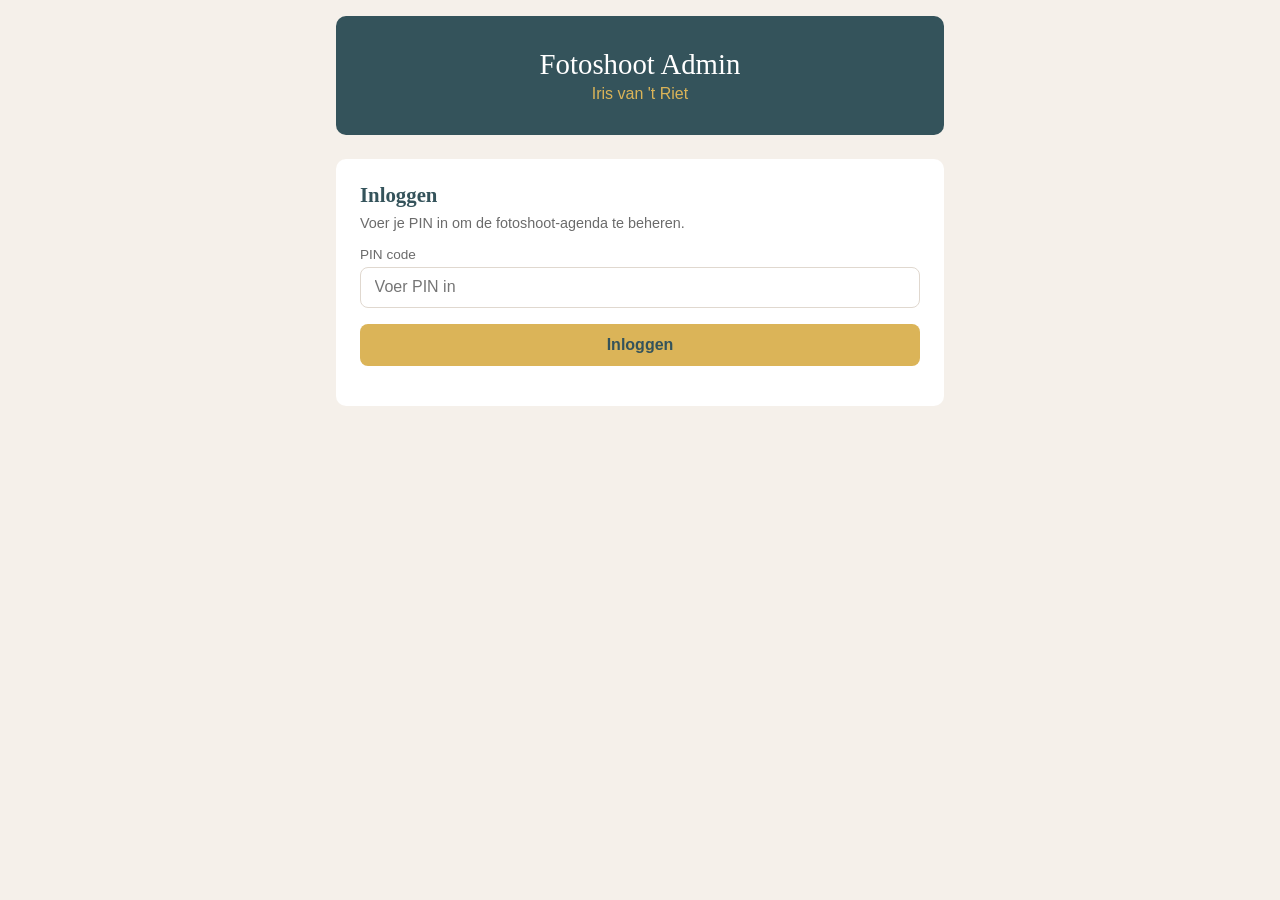
==== fotoshoot-admin.html @ 651d8e8a "Aparte fotoshoot-admin pagina met PIN login - Nieuw: fotoshoot-admin.html met eigen PIN-beveiliging " ====
<!DOCTYPE html>
<html lang="nl">
<head>
    <meta charset="UTF-8">
    <meta name="viewport" content="width=device-width, initial-scale=1.0">
    <title>Fotoshoot Admin — Iris van 't Riet</title>
    <link rel="stylesheet" href="fotoshoot.css">
</head>
<body>

    <!-- PIN LOGIN -->
    <div id="login-screen" class="page">
        <header>
            <h1>Fotoshoot Admin</h1>
            <p class="subtitle">Iris van 't Riet</p>
        </header>
        <div class="step">
            <h2>Inloggen</h2>
            <p class="step-info">Voer je PIN in om de fotoshoot-agenda te beheren.</p>
            <form id="pin-form">
                <label>PIN code
                    <input type="password" id="pin-input" inputmode="numeric" pattern="[0-9]*" maxlength="8" placeholder="Voer PIN in" autocomplete="off">
                </label>
                <p id="pin-error" class="error-text hidden">Onjuiste PIN code</p>
                <button type="submit" class="btn-primary">Inloggen</button>
            </form>
        </div>
    </div>

    <!-- ADMIN DASHBOARD -->
    <div id="admin-dashboard" class="page hidden">
        <header>
            <h1>Fotoshoot Admin</h1>
            <p class="subtitle">Iris van 't Riet</p>
        </header>

        <!-- Publieke link -->
        <div class="step">
            <div class="admin-link-box">
                <strong>Publieke boekingslink:</strong>
                <a id="fotoshoot-public-link" href="fotoshoot.html" target="_blank">fotoshoot.html</a>
                <button class="btn-small" id="copy-link">Kopieer link</button>
            </div>
        </div>

        <!-- Beschikbare dagen instellen -->
        <div class="step">
            <h2>Beschikbare dagen</h2>
            <p class="step-info">Voeg fotoshoot-dagen toe. Tijdslots van 2 uur (+ 30 min buffer) worden automatisch berekend.</p>
            <div class="admin-add-form">
                <label>Datum
                    <input type="date" id="fs-date">
                </label>
                <label>Starttijd
                    <input type="time" id="fs-start" value="10:00">
                </label>
                <label>Eindtijd
                    <input type="time" id="fs-end" value="17:00">
                </label>
                <button class="btn-primary" id="fs-add-day">+ Dag toevoegen</button>
            </div>
            <div id="fs-slots-container"></div>
        </div>

        <!-- Boekingen -->
        <div class="step">
            <h2>Boekingen</h2>
            <div id="fs-bookings-container"></div>
        </div>

        <!-- PIN wijzigen + uitloggen -->
        <div class="step">
            <h2>Instellingen</h2>
            <div class="admin-add-form">
                <label>PIN wijzigen
                    <input type="password" id="new-pin" inputmode="numeric" pattern="[0-9]*" maxlength="8" placeholder="Nieuwe PIN">
                </label>
                <button class="btn-primary" id="change-pin">PIN opslaan</button>
            </div>
            <button class="btn-back" id="logout-btn" style="margin-top:1rem">Uitloggen</button>
        </div>

        <footer>
            <p>Iris van 't Riet &middot; Weg en Bos 22c, Bergschenhoek</p>
        </footer>
    </div>

    <div id="toast" class="toast hidden"></div>

    <script src="fotoshoot-admin.js"></script>
</body>
</html>
---- fotoshoot.css ----
/* ========================================
   FOTOSHOOT BOEKINGSPAGINA
   Huisstijl: portretcoach.nl
   ======================================== */
:root {
    --primary: #34535b;
    --accent: #dbb458;
    --accent-light: #e8d49a;
    --bg: #f5f0ea;
    --card: #ffffff;
    --text: #2c2c2c;
    --text-light: #6b6b6b;
    --border: #e0d8cf;
    --radius: 10px;
    --success: #7a9e7e;
    --success-light: #e4ede5;
    --warning: #dbb458;
    --warning-light: #f5ecd0;
    --danger: #9f5958;
    --danger-light: #f0e0df;
    --font-heading: 'Palatino Linotype', 'Book Antiqua', Palatino, 'Georgia', serif;
}

* { box-sizing: border-box; margin: 0; padding: 0; }

body {
    font-family: -apple-system, BlinkMacSystemFont, 'Segoe UI', Roboto, sans-serif;
    background: var(--bg);
    color: var(--text);
    min-height: 100vh;
}

.page {
    max-width: 640px;
    margin: 0 auto;
    padding: 1rem;
}

/* Header */
header {
    background: var(--primary);
    color: white;
    text-align: center;
    padding: 2rem 1.5rem;
    border-radius: var(--radius);
    margin-bottom: 1.5rem;
}

header h1 {
    font-family: var(--font-heading);
    font-size: 1.8rem;
    font-weight: 400;
    margin-bottom: 0.25rem;
}

header .subtitle {
    color: var(--accent);
    font-size: 1rem;
}

/* Steps */
.step {
    background: var(--card);
    border-radius: var(--radius);
    padding: 1.5rem;
    margin-bottom: 1rem;
}

.step h2 {
    font-family: var(--font-heading);
    color: var(--primary);
    font-size: 1.3rem;
    margin-bottom: 0.5rem;
}

.step-info {
    color: var(--text-light);
    font-size: 0.9rem;
    margin-bottom: 1rem;
}

.hidden { display: none !important; }

/* Calendar */
.agenda-controls {
    display: flex;
    align-items: center;
    justify-content: center;
    gap: 1rem;
    margin-bottom: 1rem;
}

.agenda-controls span {
    font-family: var(--font-heading);
    font-size: 1.1rem;
    color: var(--primary);
    min-width: 160px;
    text-align: center;
}

.btn-nav {
    background: var(--primary);
    color: white;
    border: none;
    width: 36px;
    height: 36px;
    border-radius: 50%;
    font-size: 1.1rem;
    cursor: pointer;
}

.btn-nav:hover { opacity: 0.85; }

.calendar-header-row {
    display: grid;
    grid-template-columns: repeat(7, 1fr);
    gap: 4px;
    margin-bottom: 4px;
}

.calendar-header-cell {
    text-align: center;
    font-weight: 600;
    font-size: 0.75rem;
    color: var(--text-light);
    padding: 0.3rem 0;
}

.calendar-grid {
    display: grid;
    grid-template-columns: repeat(7, 1fr);
    gap: 4px;
}

.cal-day {
    aspect-ratio: 1;
    display: flex;
    flex-direction: column;
    align-items: center;
    justify-content: center;
    border-radius: 8px;
    font-size: 0.9rem;
    position: relative;
    background: var(--bg);
    color: var(--text-light);
}

.cal-day.available {
    background: var(--warning-light);
    border: 2px solid var(--warning);
    color: var(--text);
    cursor: pointer;
    font-weight: 600;
}

.cal-day.available:hover {
    background: var(--accent);
    color: white;
    transform: scale(1.05);
    transition: all 0.15s;
}

.cal-day.unavailable {
    background: var(--bg);
    color: var(--text-light);
    opacity: 0.5;
}

.cal-day.past {
    opacity: 0.3;
}

.cal-day.today {
    box-shadow: 0 0 0 2px var(--accent);
}

.cal-day.outside {
    opacity: 0.2;
}

.calendar-legend {
    display: flex;
    gap: 1.5rem;
    justify-content: center;
    margin-top: 1rem;
    font-size: 0.8rem;
    color: var(--text-light);
}

.legend-dot {
    display: inline-block;
    width: 12px;
    height: 12px;
    border-radius: 3px;
    margin-right: 4px;
    vertical-align: middle;
}

.legend-dot.available {
    background: var(--warning-light);
    border: 2px solid var(--warning);
}

.legend-dot.unavailable {
    background: var(--bg);
    border: 1px solid var(--border);
}

/* Time Slots */
.time-slots-grid {
    display: grid;
    grid-template-columns: repeat(auto-fill, minmax(180px, 1fr));
    gap: 0.75rem;
    margin-bottom: 1rem;
}

.time-slot {
    background: var(--warning-light);
    border: 2px solid var(--warning);
    border-radius: var(--radius);
    padding: 1rem;
    text-align: center;
    cursor: pointer;
    transition: all 0.15s;
}

.time-slot:hover {
    background: var(--accent);
    color: white;
    transform: scale(1.03);
}

.time-slot .time-range {
    font-size: 1.1rem;
    font-weight: 700;
    font-family: var(--font-heading);
}

.time-slot .time-duration {
    font-size: 0.8rem;
    color: var(--text-light);
    margin-top: 0.2rem;
}

.time-slot:hover .time-duration { color: rgba(255,255,255,0.8); }

/* Form */
form {
    display: flex;
    flex-direction: column;
    gap: 1rem;
    margin-bottom: 1rem;
}

form label {
    display: flex;
    flex-direction: column;
    gap: 0.3rem;
    font-size: 0.85rem;
    font-weight: 500;
    color: var(--text-light);
}

form input,
form select,
form textarea {
    padding: 0.65rem 0.85rem;
    border: 1px solid var(--border);
    border-radius: 8px;
    font-size: 1rem;
    font-family: inherit;
}

form input:focus,
form select:focus,
form textarea:focus {
    outline: none;
    border-color: var(--accent);
    box-shadow: 0 0 0 3px rgba(219, 180, 88, 0.2);
}

.duration-label {
    color: var(--text-light);
    font-size: 0.85rem;
}

/* Buttons */
.btn-primary {
    background: var(--accent);
    color: var(--primary);
    border: none;
    padding: 0.75rem 1.5rem;
    border-radius: 8px;
    font-size: 1rem;
    font-weight: 600;
    cursor: pointer;
    width: 100%;
}

.btn-primary:hover { opacity: 0.9; }

.btn-back {
    background: none;
    border: none;
    color: var(--text-light);
    font-size: 0.9rem;
    cursor: pointer;
    padding: 0.5rem 0;
}

.btn-back:hover { color: var(--primary); }

/* Confirmation */
.confirmation-box {
    text-align: center;
    padding: 2rem 1rem;
}

.confirmation-icon {
    width: 64px;
    height: 64px;
    border-radius: 50%;
    background: var(--success);
    color: white;
    font-size: 2rem;
    display: flex;
    align-items: center;
    justify-content: center;
    margin: 0 auto 1rem;
}

.confirmation-date {
    font-size: 1.2rem;
    margin: 0.75rem 0;
}

.confirmation-detail {
    color: var(--text-light);
    margin-bottom: 1.5rem;
}

/* Toast */
.toast {
    position: fixed;
    bottom: 2rem;
    left: 50%;
    transform: translateX(-50%);
    padding: 0.75rem 1.5rem;
    border-radius: 8px;
    background: var(--primary);
    color: white;
    font-size: 0.9rem;
    z-index: 200;
    animation: toastIn 0.3s;
}

.toast-error { background: var(--danger); }

@keyframes toastIn {
    from { opacity: 0; transform: translateX(-50%) translateY(10px); }
    to { opacity: 1; transform: translateX(-50%) translateY(0); }
}

/* Footer */
footer {
    text-align: center;
    padding: 1.5rem;
    color: var(--text-light);
    font-size: 0.8rem;
}

/* ========================================
   ADMIN STYLES
   ======================================== */
.error-text {
    color: var(--danger);
    font-size: 0.85rem;
    margin-top: -0.5rem;
}

.admin-link-box {
    display: flex;
    align-items: center;
    gap: 0.75rem;
    flex-wrap: wrap;
}

.admin-link-box a {
    color: var(--primary);
    font-weight: 600;
    text-decoration: underline;
}

.btn-small {
    background: var(--primary);
    color: white;
    border: none;
    padding: 0.35rem 0.75rem;
    border-radius: 6px;
    font-size: 0.8rem;
    cursor: pointer;
}

.btn-small:hover { opacity: 0.85; }

.btn-danger {
    background: var(--danger);
    color: white;
    border: none;
    padding: 0.35rem 0.75rem;
    border-radius: 6px;
    font-size: 0.8rem;
    cursor: pointer;
}

.btn-danger:hover { opacity: 0.85; }

.admin-add-form {
    display: grid;
    grid-template-columns: 1fr 1fr;
    gap: 0.75rem;
    margin-bottom: 1.5rem;
}

.admin-add-form label {
    display: flex;
    flex-direction: column;
    gap: 0.3rem;
    font-size: 0.85rem;
    font-weight: 500;
    color: var(--text-light);
}

.admin-add-form input {
    padding: 0.65rem 0.85rem;
    border: 1px solid var(--border);
    border-radius: 8px;
    font-size: 1rem;
    font-family: inherit;
}

.admin-add-form input:focus {
    outline: none;
    border-color: var(--accent);
    box-shadow: 0 0 0 3px rgba(219, 180, 88, 0.2);
}

.admin-add-form .btn-primary {
    grid-column: 1 / -1;
}

.admin-empty {
    color: var(--text-light);
    font-size: 0.9rem;
    padding: 1rem 0;
}

.admin-day-card {
    background: var(--bg);
    border-radius: var(--radius);
    padding: 1rem;
    margin-bottom: 0.75rem;
}

.admin-day-card.past { opacity: 0.5; }

.admin-day-header {
    display: flex;
    justify-content: space-between;
    align-items: center;
    margin-bottom: 0.5rem;
}

.admin-day-header h4 {
    font-family: var(--font-heading);
    color: var(--primary);
    font-size: 1rem;
}

.past-label {
    color: var(--text-light);
    font-size: 0.8rem;
    font-style: italic;
}

.admin-time-chips {
    display: flex;
    flex-wrap: wrap;
    gap: 0.4rem;
}

.admin-chip {
    background: var(--warning-light);
    border: 1px solid var(--warning);
    border-radius: 6px;
    padding: 0.25rem 0.6rem;
    font-size: 0.8rem;
    font-weight: 600;
}

.admin-chip.booked {
    background: var(--danger-light);
    border-color: var(--danger);
    color: var(--danger);
}

.admin-booking {
    background: var(--bg);
    border-radius: var(--radius);
    padding: 1rem;
    margin-bottom: 0.75rem;
}

.admin-booking-header {
    display: flex;
    justify-content: space-between;
    align-items: center;
    margin-bottom: 0.4rem;
}

.admin-booking-details {
    font-size: 0.9rem;
    color: var(--text-light);
    line-height: 1.5;
}

.toast-success { background: var(--success); }

/* Responsive */
@media (max-width: 480px) {
    .page { padding: 0.5rem; }
    header { padding: 1.5rem 1rem; }
    header h1 { font-size: 1.4rem; }
    .step { padding: 1rem; }
    .time-slots-grid { grid-template-columns: 1fr; }
    .admin-add-form { grid-template-columns: 1fr; }
}
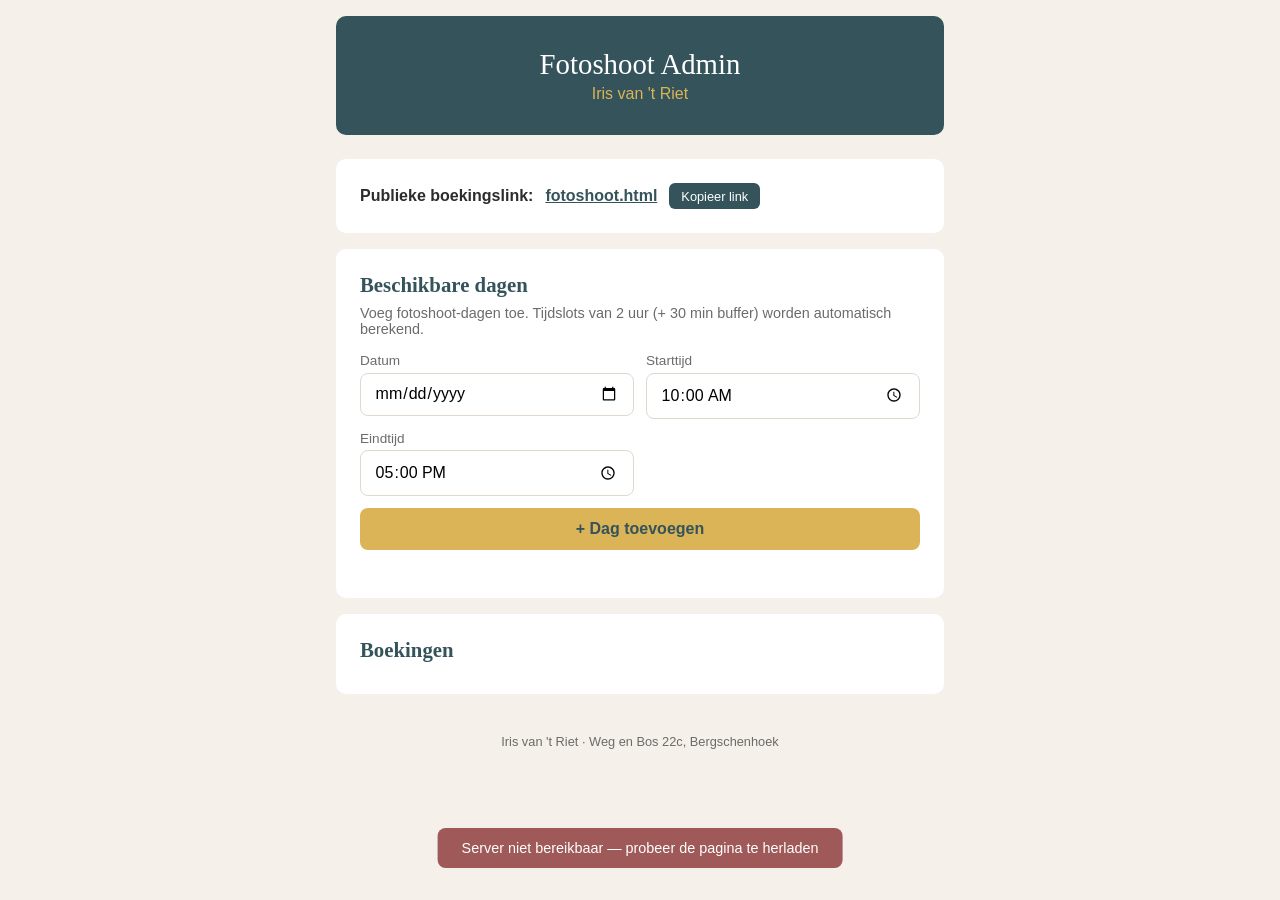
==== commit bb7cb29b: "PIN verwijderd + verwijderen/toevoegen robuust gemaakt - PIN login en validatie helemaal verwijderd " ====
--- a/fotoshoot-admin.html
+++ b/fotoshoot-admin.html
@@ -8,23 +8,10 @@
 </head>
 <body>
 
-    <!-- PIN LOGIN -->
-    <div id="login-screen" class="page">
-        <header>
-            <h1>Fotoshoot Admin</h1>
-            <p class="subtitle">Iris van 't Riet</p>
-        </header>
-        <div class="step">
-            <h2>Inloggen</h2>
-            <p class="step-info">Voer je PIN in om de fotoshoot-agenda te beheren.</p>
-            <form id="pin-form">
-                <label>PIN code
-                    <input type="password" id="pin-input" inputmode="numeric" pattern="[0-9]*" maxlength="8" placeholder="Voer PIN in" autocomplete="off">
-                </label>
-                <p id="pin-error" class="error-text hidden">Onjuiste PIN code</p>
-                <button type="submit" class="btn-primary">Inloggen</button>
-            </form>
-        </div>
+    <!-- Loading overlay -->
+    <div id="loading-overlay" class="loading-overlay hidden">
+        <div class="loading-spinner"></div>
+        <p>Data laden...</p>
     </div>
 
     <!-- ADMIN DASHBOARD -->
@@ -58,6 +45,7 @@
                     <input type="time" id="fs-end" value="17:00">
                 </label>
                 <button class="btn-primary" id="fs-add-day">+ Dag toevoegen</button>
+                <button class="btn-back hidden" id="fs-cancel-edit">Annuleren</button>
             </div>
             <div id="fs-slots-container"></div>
         </div>
@@ -66,18 +54,6 @@
         <div class="step">
             <h2>Boekingen</h2>
             <div id="fs-bookings-container"></div>
-        </div>
-
-        <!-- PIN wijzigen + uitloggen -->
-        <div class="step">
-            <h2>Instellingen</h2>
-            <div class="admin-add-form">
-                <label>PIN wijzigen
-                    <input type="password" id="new-pin" inputmode="numeric" pattern="[0-9]*" maxlength="8" placeholder="Nieuwe PIN">
-                </label>
-                <button class="btn-primary" id="change-pin">PIN opslaan</button>
-            </div>
-            <button class="btn-back" id="logout-btn" style="margin-top:1rem">Uitloggen</button>
         </div>
 
         <footer>
--- a/fotoshoot.css
+++ b/fotoshoot.css
@@ -209,8 +209,8 @@
 /* Time Slots */
 .time-slots-grid {
     display: grid;
-    grid-template-columns: repeat(auto-fill, minmax(180px, 1fr));
-    gap: 0.75rem;
+    grid-template-columns: repeat(auto-fill, minmax(90px, 1fr));
+    gap: 0.5rem;
     margin-bottom: 1rem;
 }
 
@@ -224,6 +224,10 @@
     transition: all 0.15s;
 }
 
+.time-slot-compact {
+    padding: 0.6rem 0.5rem;
+}
+
 .time-slot:hover {
     background: var(--accent);
     color: white;
@@ -236,13 +240,9 @@
     font-family: var(--font-heading);
 }
 
-.time-slot .time-duration {
-    font-size: 0.8rem;
-    color: var(--text-light);
-    margin-top: 0.2rem;
-}
-
-.time-slot:hover .time-duration { color: rgba(255,255,255,0.8); }
+.time-slot-compact .time-range {
+    font-size: 1rem;
+}
 
 /* Form */
 form {
@@ -361,6 +361,120 @@
     to { opacity: 1; transform: translateX(-50%) translateY(0); }
 }
 
+/* Booking Code Box (bevestigingsscherm) */
+.booking-code-box {
+    background: var(--primary);
+    color: white;
+    border-radius: var(--radius);
+    padding: 1rem 1.5rem;
+    margin: 1rem auto;
+    display: inline-block;
+}
+
+.code-label {
+    display: block;
+    font-size: 0.8rem;
+    opacity: 0.8;
+    margin-bottom: 0.25rem;
+}
+
+.code-value {
+    font-size: 1.6rem;
+    font-weight: 700;
+    font-family: 'Courier New', monospace;
+    letter-spacing: 2px;
+}
+
+/* Lookup link under calendar */
+.lookup-link {
+    text-align: center;
+    margin-top: 1.5rem;
+    padding-top: 1rem;
+    border-top: 1px solid var(--border);
+}
+
+/* Reschedule banner */
+.reschedule-banner {
+    background: var(--warning-light);
+    border: 1px solid var(--warning);
+    border-radius: 8px;
+    padding: 0.75rem 1rem;
+    font-size: 0.9rem;
+    color: var(--text);
+    margin-bottom: 1rem;
+}
+
+/* Booking detail card (lookup result) */
+.booking-detail-card {
+    background: var(--bg);
+    border-radius: var(--radius);
+    padding: 1.5rem;
+    margin-top: 1rem;
+}
+
+.booking-detail-card h3 {
+    font-family: var(--font-heading);
+    color: var(--primary);
+    margin-bottom: 1rem;
+}
+
+.booking-detail-row {
+    display: flex;
+    justify-content: space-between;
+    align-items: center;
+    padding: 0.5rem 0;
+    border-bottom: 1px solid var(--border);
+}
+
+.booking-detail-row .label {
+    color: var(--text-light);
+    font-size: 0.85rem;
+}
+
+.booking-code-display {
+    font-family: 'Courier New', monospace;
+    font-weight: 700;
+    letter-spacing: 1px;
+    background: var(--primary);
+    color: white;
+    padding: 0.2rem 0.6rem;
+    border-radius: 4px;
+    font-size: 0.9rem;
+}
+
+.booking-actions {
+    display: flex;
+    gap: 0.75rem;
+    margin-top: 1.25rem;
+}
+
+.booking-actions .btn-primary {
+    flex: 1;
+}
+
+.btn-cancel {
+    flex: 1;
+    background: var(--danger);
+    color: white;
+    border: none;
+    padding: 0.75rem 1.5rem;
+    border-radius: 8px;
+    font-size: 1rem;
+    font-weight: 600;
+    cursor: pointer;
+}
+
+.btn-cancel:hover { opacity: 0.9; }
+
+/* Cancelled card */
+.booking-detail-card.cancelled {
+    text-align: center;
+}
+
+.cancel-icon {
+    background: var(--danger) !important;
+}
+
 /* Footer */
 footer {
     text-align: center;
@@ -477,6 +591,11 @@
     font-size: 1rem;
 }
 
+.admin-day-actions {
+    display: flex;
+    gap: 0.4rem;
+}
+
 .past-label {
     color: var(--text-light);
     font-size: 0.8rem;
@@ -487,6 +606,12 @@
     display: flex;
     flex-wrap: wrap;
     gap: 0.4rem;
+}
+
+.admin-availability {
+    font-size: 0.85rem;
+    color: var(--text-light);
+    margin: 0 0 0.5rem;
 }
 
 .admin-chip {
@@ -516,6 +641,25 @@
     justify-content: space-between;
     align-items: center;
     margin-bottom: 0.4rem;
+    flex-wrap: wrap;
+    gap: 0.5rem;
+}
+
+.admin-booking-actions {
+    display: flex;
+    align-items: center;
+    gap: 0.5rem;
+}
+
+.admin-booking-code {
+    font-family: 'Courier New', monospace;
+    font-weight: 700;
+    font-size: 0.8rem;
+    background: var(--primary);
+    color: white;
+    padding: 0.15rem 0.5rem;
+    border-radius: 4px;
+    letter-spacing: 1px;
 }
 
 .admin-booking-details {
@@ -532,6 +676,47 @@
     header { padding: 1.5rem 1rem; }
     header h1 { font-size: 1.4rem; }
     .step { padding: 1rem; }
-    .time-slots-grid { grid-template-columns: 1fr; }
+    .time-slots-grid { grid-template-columns: repeat(3, 1fr); }
     .admin-add-form { grid-template-columns: 1fr; }
 }
+
+/* ========================================
+   LOADING OVERLAY
+   ======================================== */
+.loading-overlay {
+    position: fixed;
+    top: 0;
+    left: 0;
+    right: 0;
+    bottom: 0;
+    background: rgba(245, 240, 234, 0.92);
+    display: flex;
+    flex-direction: column;
+    align-items: center;
+    justify-content: center;
+    z-index: 1000;
+    gap: 1rem;
+}
+
+.loading-overlay.hidden {
+    display: none;
+}
+
+.loading-overlay p {
+    color: var(--primary);
+    font-family: var(--font-heading);
+    font-size: 1.1rem;
+}
+
+.loading-spinner {
+    width: 40px;
+    height: 40px;
+    border: 4px solid var(--border);
+    border-top-color: var(--accent);
+    border-radius: 50%;
+    animation: spin 0.8s linear infinite;
+}
+
+@keyframes spin {
+    to { transform: rotate(360deg); }
+}
